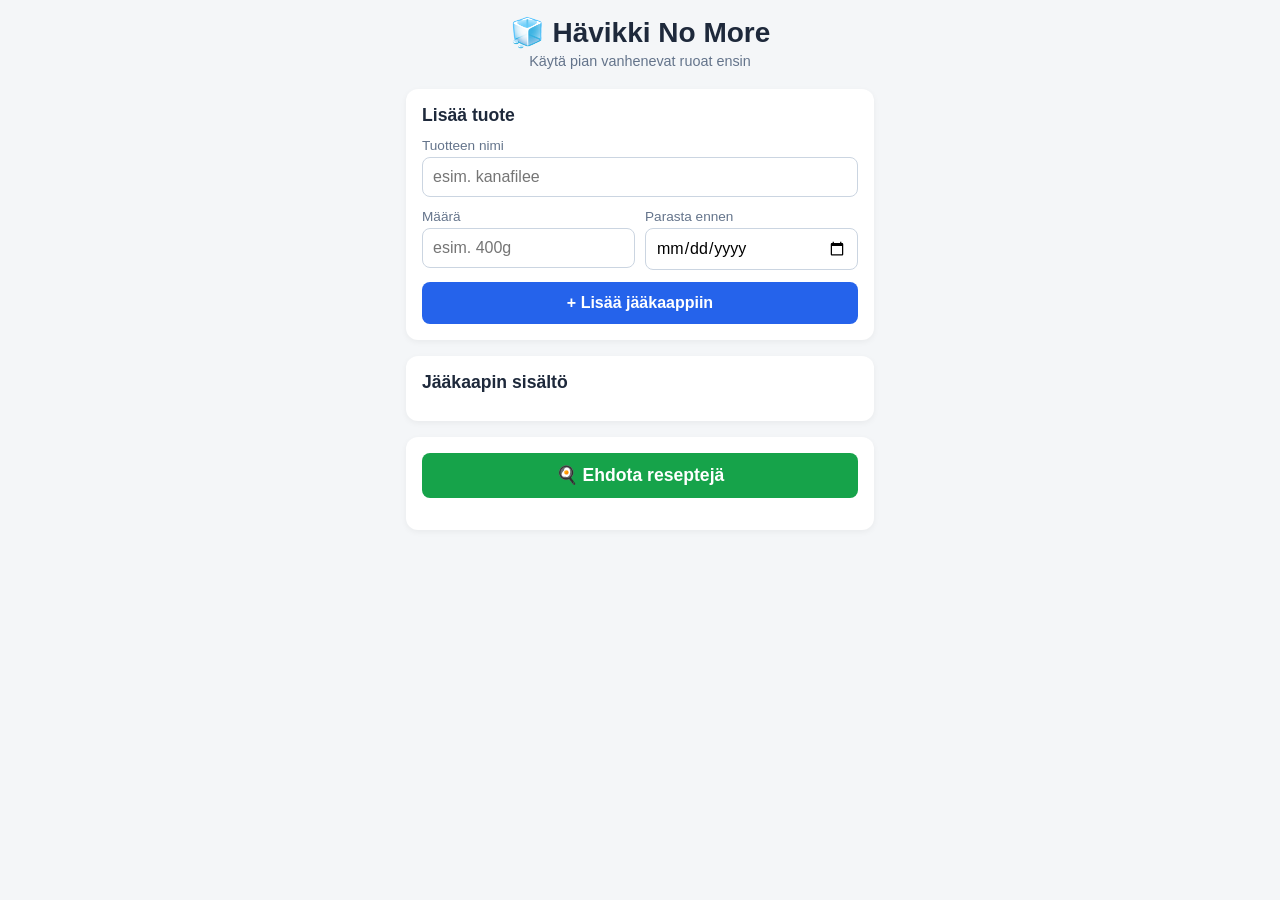
==== index.html @ 193e5950 "Move site files to repository root" ====
<!DOCTYPE html>
<html lang="fi">
<head>
  <meta charset="UTF-8">
  <meta name="viewport" content="width=device-width, initial-scale=1.0">
  <title>Hävikki No More - Opiskelijan jääkaappi</title>
  <link rel="stylesheet" href="style.css">
</head>
<body>

  <header>
    <h1>🧊 Hävikki No More</h1>
    <p>Käytä pian vanhenevat ruoat ensin</p>
  </header>

  <main>
    <!-- V1 & V4: Tuotteen lisäyslomake ja virheilmoitus -->
    <section class="card">
      <h2>Lisää tuote</h2>
      <form id="add-product-form">
        <div class="input-group">
          <label for="product-name">Tuotteen nimi</label>
          <input type="text" id="product-name" placeholder="esim. kanafilee">
        </div>

        <div class="row">
          <div class="input-group">
            <label for="product-amount">Määrä</label>
            <input type="text" id="product-amount" placeholder="esim. 400g">
          </div>
          <div class="input-group">
            <label for="product-date">Parasta ennen</label>
            <input type="date" id="product-date">
          </div>
        </div>

        <!-- V4: Virheilmoituksen paikka (piilotettu oletuksena) -->
        <p id="error-message" class="error hidden"></p>

        <button type="submit" class="btn btn-primary">+ Lisää jääkaappiin</button>
      </form>
    </section>

    <!-- V2: Jääkaapin sisältö (tyhjä, koska app.js täyttää tämän) -->
    <section class="card">
      <h2>Jääkaapin sisältö</h2>
      <ul id="fridge-list" class="product-list">
      </ul>
    </section>

    <!-- V3: Reseptiehdotukset -->
    <section class="card">
      <button id="suggest-recipes-btn" class="btn btn-accent">🍳 Ehdota reseptejä</button>
      
      <div id="recipe-results" class="recipe-list">
      </div>
    </section>
  </main>

  <script src="logic.js"></script>
  <script src="app.js"></script>
</body>
</html>
---- style.css ----
/* Perusasetukset ja väripaletti */
:root {
  --bg-color: #f4f6f8;
  --card-bg: #ffffff;
  --text-main: #1e293b;
  --text-muted: #64748b;
  --primary-color: #2563eb;    /* Sininen nappi */
  --accent-color: #16a34a;     /* Vihreä reseptinappi */
  
  /* V2: Hälytysvärit */
  --red-bg: #fee2e2;
  --red-border: #ef4444;
  --yellow-bg: #fef9c3;
  --yellow-border: #eab308;
}

* {
  box-sizing: border-box;
  margin: 0;
  padding: 0;
  font-family: -apple-system, BlinkMacSystemFont, "Segoe UI", Roboto, sans-serif;
}

body {
  background-color: var(--bg-color);
  color: var(--text-main);
  padding: 16px;
  max-width: 500px;
  margin: 0 auto;
}

header {
  text-align: center;
  margin-bottom: 20px;
}

header h1 {
  font-size: 1.75rem;
  color: var(--text-main);
  margin-bottom: 4px;
}

header p {
  color: var(--text-muted);
  font-size: 0.9rem;
}

.card {
  background: var(--card-bg);
  border-radius: 12px;
  padding: 16px;
  margin-bottom: 16px;
  box-shadow: 0 2px 6px rgba(0, 0, 0, 0.05);
}

h2 {
  font-size: 1.1rem;
  margin-bottom: 12px;
}

/* Lomake */
.input-group {
  margin-bottom: 12px;
  flex: 1;
}

.row {
  display: flex;
  gap: 10px;
}

label {
  display: block;
  font-size: 0.85rem;
  margin-bottom: 4px;
  color: var(--text-muted);
}

input {
  width: 100%;
  padding: 10px;
  border: 1px solid #cbd5e1;
  border-radius: 8px;
  font-size: 1rem;
}

/* Napit */
.btn {
  width: 100%;
  padding: 12px;
  border: none;
  border-radius: 8px;
  font-size: 1rem;
  font-weight: bold;
  color: white;
  cursor: pointer;
}

.btn-primary { background-color: var(--primary-color); }
.btn-accent { background-color: var(--accent-color); font-size: 1.1rem; }
.btn:active { opacity: 0.85; }

/* V4: Virheilmoitus */
.error {
  color: #dc2626;
  background-color: #fee2e2;
  padding: 8px 12px;
  border-radius: 6px;
  font-size: 0.9rem;
  margin-bottom: 12px;
}

.hidden {
  display: none;
}

/* V2: Tuotelista ja värikoodit */
.product-list {
  list-style: none;
  display: flex;
  flex-direction: column;
  gap: 8px;
}

.product-item {
  display: flex;
  justify-content: space-between;
  align-items: center;
  padding: 12px;
  border-radius: 8px;
  background-color: #f8fafc;
  border-left: 5px solid #cbd5e1;
}

.urgent-red {
  background-color: var(--red-bg);
  border-left-color: var(--red-border);
}

.warning-yellow {
  background-color: var(--yellow-bg);
  border-left-color: var(--yellow-border);
}

.days-left {
  display: block;
  font-size: 0.85rem;
  color: var(--text-muted);
  margin-top: 2px;
}

.btn-delete {
  background: none;
  border: none;
  font-size: 1.2rem;
  color: var(--text-muted);
  cursor: pointer;
  padding: 4px 8px;
}

/* V3: Reseptikortit */
.recipe-list {
  margin-top: 16px;
  display: flex;
  flex-direction: column;
  gap: 12px;
}

.recipe-card {
  border: 1px solid #e2e8f0;
  border-radius: 8px;
  padding: 12px;
  background-color: #f8fafc;
}

.recipe-card h3 {
  margin-bottom: 6px;
}

.uses-urgent {
  color: #15803d;
  font-size: 0.9rem;
  margin-bottom: 4px;
}

.missing-items {
  color: #b91c1c;
  font-weight: 500;
  font-size: 0.9rem;
  margin-bottom: 8px;
}

.instructions {
  font-size: 0.9rem;
  color: var(--text-main);
}
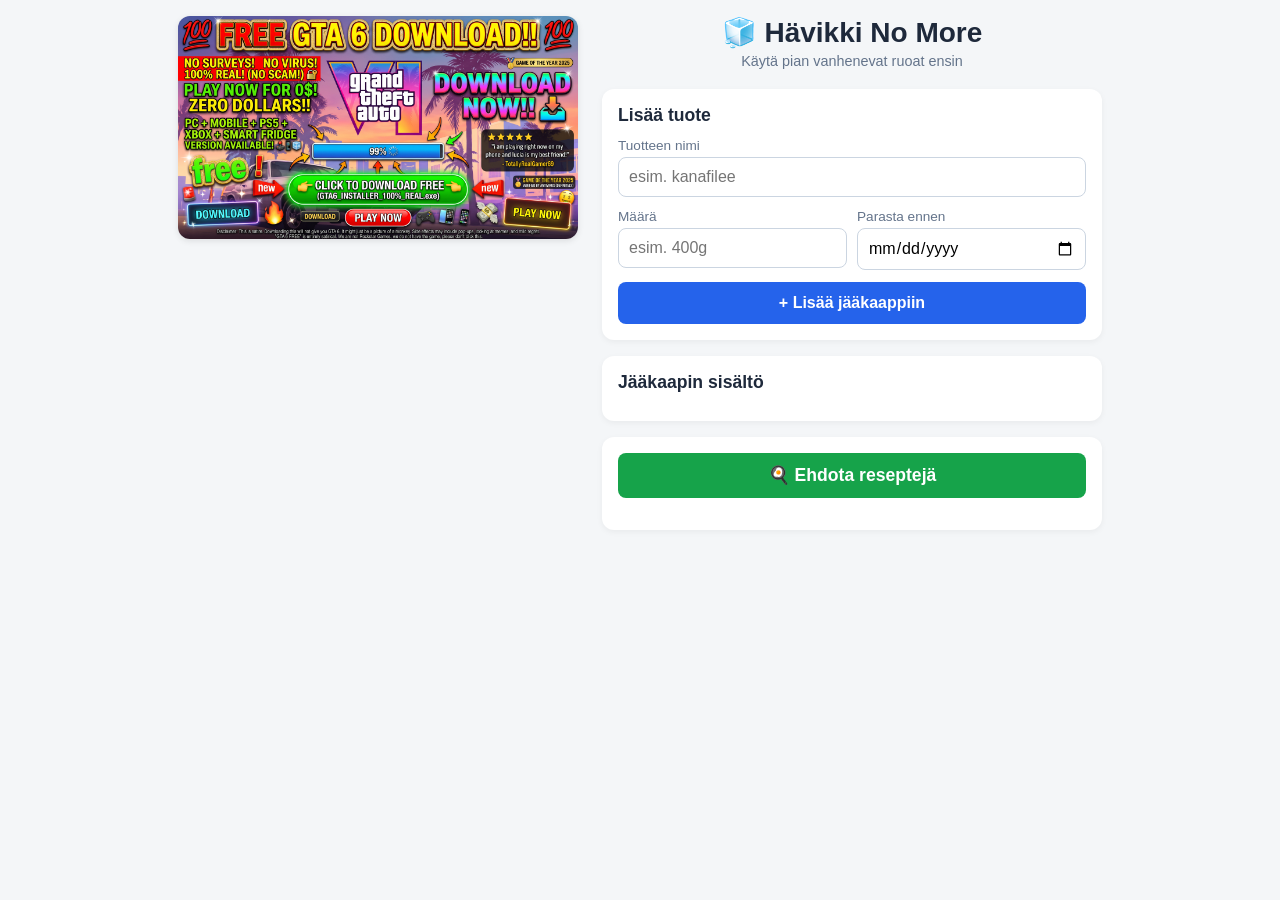
==== commit 86b05f66: "Add satirical GTA image to sidebar Co-authored-by: Copilot <223556219+Copilot@users.noreply.github.c" ====
--- a/index.html
+++ b/index.html
@@ -7,55 +7,66 @@
   <link rel="stylesheet" href="style.css">
 </head>
 <body>
+  <div class="page-layout">
+    <aside class="satire-sidebar">
+      <a href="https://www.youtube.com/watch?v=dQw4w9WgXcQ&amp;list=RDdQw4w9WgXcQ&amp;start_radio=1" target="_blank" rel="noopener noreferrer">
+        <img
+          src="images/GTAScampic.jpeg"
+          alt="Satiirinen GTA 6:n ilmaista lataamista mainostava kuva">
+      </a>
+    </aside>
 
-  <header>
-    <h1>🧊 Hävikki No More</h1>
-    <p>Käytä pian vanhenevat ruoat ensin</p>
-  </header>
+    <div class="app-content">
+      <header>
+        <h1>🧊 Hävikki No More</h1>
+        <p>Käytä pian vanhenevat ruoat ensin</p>
+      </header>
 
-  <main>
-    <!-- V1 & V4: Tuotteen lisäyslomake ja virheilmoitus -->
-    <section class="card">
-      <h2>Lisää tuote</h2>
-      <form id="add-product-form">
-        <div class="input-group">
-          <label for="product-name">Tuotteen nimi</label>
-          <input type="text" id="product-name" placeholder="esim. kanafilee">
-        </div>
+      <main>
+        <!-- V1 & V4: Tuotteen lisäyslomake ja virheilmoitus -->
+        <section class="card">
+          <h2>Lisää tuote</h2>
+          <form id="add-product-form">
+            <div class="input-group">
+              <label for="product-name">Tuotteen nimi</label>
+              <input type="text" id="product-name" placeholder="esim. kanafilee">
+            </div>
 
-        <div class="row">
-          <div class="input-group">
-            <label for="product-amount">Määrä</label>
-            <input type="text" id="product-amount" placeholder="esim. 400g">
+            <div class="row">
+              <div class="input-group">
+                <label for="product-amount">Määrä</label>
+                <input type="text" id="product-amount" placeholder="esim. 400g">
+              </div>
+              <div class="input-group">
+                <label for="product-date">Parasta ennen</label>
+                <input type="date" id="product-date">
+              </div>
+            </div>
+
+            <!-- V4: Virheilmoituksen paikka (piilotettu oletuksena) -->
+            <p id="error-message" class="error hidden"></p>
+
+            <button type="submit" class="btn btn-primary">+ Lisää jääkaappiin</button>
+          </form>
+        </section>
+
+        <!-- V2: Jääkaapin sisältö (tyhjä, koska app.js täyttää tämän) -->
+        <section class="card">
+          <h2>Jääkaapin sisältö</h2>
+          <ul id="fridge-list" class="product-list">
+          </ul>
+        </section>
+
+        <!-- V3: Reseptiehdotukset -->
+        <section class="card">
+          <button id="suggest-recipes-btn" class="btn btn-accent">🍳 Ehdota reseptejä</button>
+
+          <div id="recipe-results" class="recipe-list">
           </div>
-          <div class="input-group">
-            <label for="product-date">Parasta ennen</label>
-            <input type="date" id="product-date">
-          </div>
-        </div>
-
-        <!-- V4: Virheilmoituksen paikka (piilotettu oletuksena) -->
-        <p id="error-message" class="error hidden"></p>
-
-        <button type="submit" class="btn btn-primary">+ Lisää jääkaappiin</button>
-      </form>
-    </section>
-
-    <!-- V2: Jääkaapin sisältö (tyhjä, koska app.js täyttää tämän) -->
-    <section class="card">
-      <h2>Jääkaapin sisältö</h2>
-      <ul id="fridge-list" class="product-list">
-      </ul>
-    </section>
-
-    <!-- V3: Reseptiehdotukset -->
-    <section class="card">
-      <button id="suggest-recipes-btn" class="btn btn-accent">🍳 Ehdota reseptejä</button>
-      
-      <div id="recipe-results" class="recipe-list">
-      </div>
-    </section>
-  </main>
+        </section>
+      </main>
+    </div>
+  </div>
 
   <script src="logic.js"></script>
   <script src="app.js"></script>
--- a/style.css
+++ b/style.css
@@ -25,8 +25,53 @@
   background-color: var(--bg-color);
   color: var(--text-main);
   padding: 16px;
-  max-width: 500px;
+  max-width: 1200px;
   margin: 0 auto;
+}
+
+.page-layout {
+  display: grid;
+  grid-template-columns: minmax(0, 400px) minmax(0, 500px);
+  justify-content: center;
+  align-items: start;
+  gap: 24px;
+}
+
+.satire-sidebar {
+  position: sticky;
+  top: 16px;
+}
+
+.satire-sidebar a {
+  display: block;
+}
+
+.satire-sidebar img {
+  display: block;
+  width: 100%;
+  height: auto;
+  border-radius: 12px;
+  box-shadow: 0 2px 6px rgba(0, 0, 0, 0.1);
+}
+
+.app-content {
+  min-width: 0;
+  width: 100%;
+}
+
+@media (max-width: 880px) {
+  .page-layout {
+    grid-template-columns: minmax(0, 500px);
+  }
+
+  .app-content {
+    grid-row: 1;
+  }
+
+  .satire-sidebar {
+    position: static;
+    grid-row: 2;
+  }
 }
 
 header {
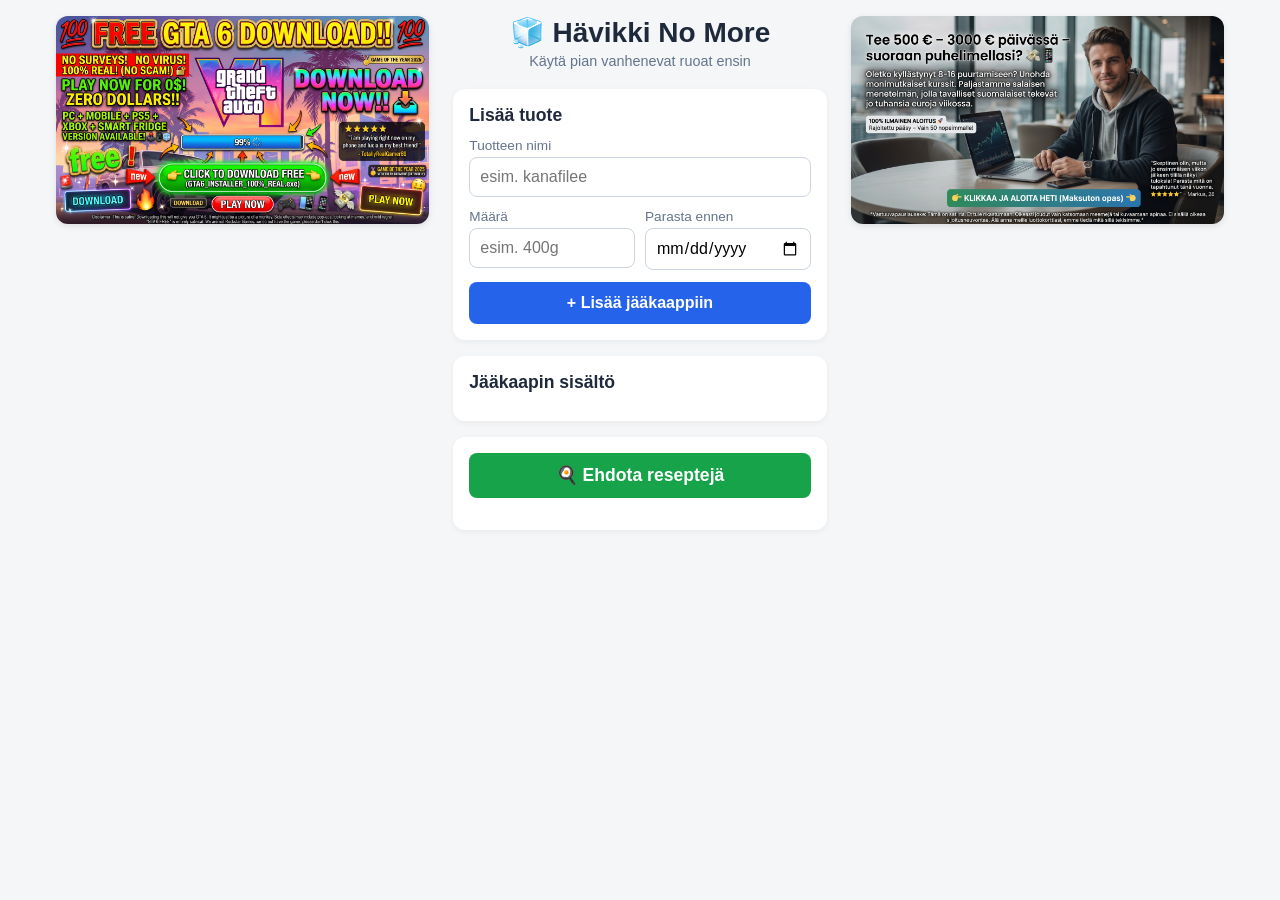
==== commit 1cbde434: "Add satire Get Rich jpeg" ====
--- a/index.html
+++ b/index.html
@@ -66,6 +66,14 @@
         </section>
       </main>
     </div>
+
+    <aside class="rich-sidebar">
+      <a href="https://duunitori.fi/" target="_blank" rel="noopener noreferrer">
+        <img
+          src="images/GetRich.jpeg"
+          alt="Get rich -kuva">
+      </a>
+    </aside>
   </div>
 
   <script src="logic.js"></script>
--- a/style.css
+++ b/style.css
@@ -31,22 +31,25 @@
 
 .page-layout {
   display: grid;
-  grid-template-columns: minmax(0, 400px) minmax(0, 500px);
+  grid-template-columns: minmax(0, 400px) minmax(0, 500px) minmax(0, 400px);
   justify-content: center;
   align-items: start;
   gap: 24px;
 }
 
-.satire-sidebar {
+.satire-sidebar,
+.rich-sidebar {
   position: sticky;
   top: 16px;
 }
 
-.satire-sidebar a {
-  display: block;
-}
-
-.satire-sidebar img {
+.satire-sidebar a,
+.rich-sidebar a {
+  display: block;
+}
+
+.satire-sidebar img,
+.rich-sidebar img {
   display: block;
   width: 100%;
   height: auto;
@@ -68,9 +71,17 @@
     grid-row: 1;
   }
 
+  .satire-sidebar,
+  .rich-sidebar {
+    position: static;
+  }
+
   .satire-sidebar {
-    position: static;
     grid-row: 2;
+  }
+
+  .rich-sidebar {
+    grid-row: 3;
   }
 }
 
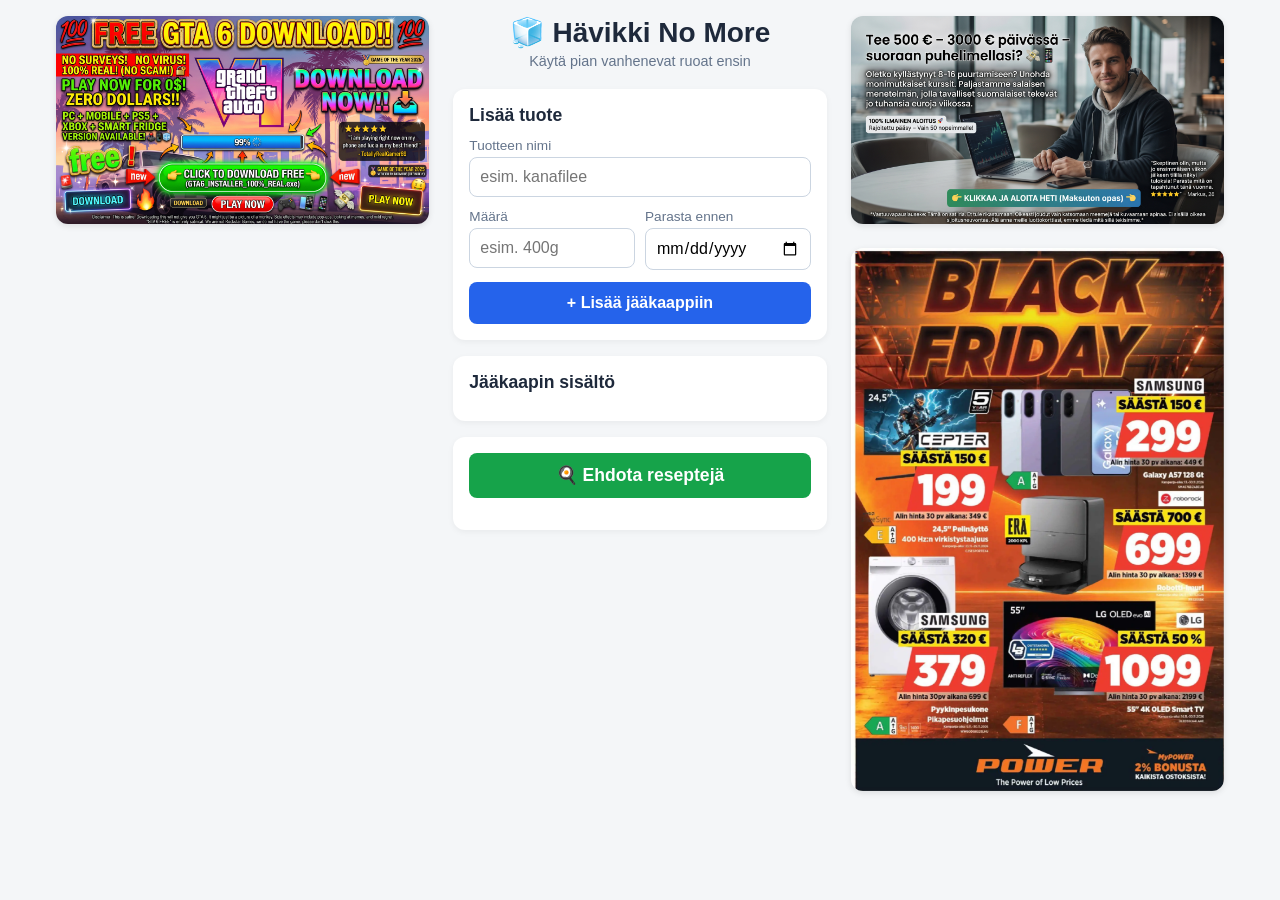
==== commit 7d7701a9: "Add satire Get Rich jpeg" ====
--- a/index.html
+++ b/index.html
@@ -73,6 +73,11 @@
           src="images/GetRich.jpeg"
           alt="Get rich -kuva">
       </a>
+      <a href="https://www.youtube.com/watch?v=mHvBvkSCx2w" target="_blank" rel="noopener noreferrer">
+        <img
+          src="images/power.png"
+          alt="Power-kuva">
+      </a>
     </aside>
   </div>
 
--- a/style.css
+++ b/style.css
@@ -57,6 +57,10 @@
   box-shadow: 0 2px 6px rgba(0, 0, 0, 0.1);
 }
 
+.rich-sidebar a + a {
+  margin-top: 24px;
+}
+
 .app-content {
   min-width: 0;
   width: 100%;
